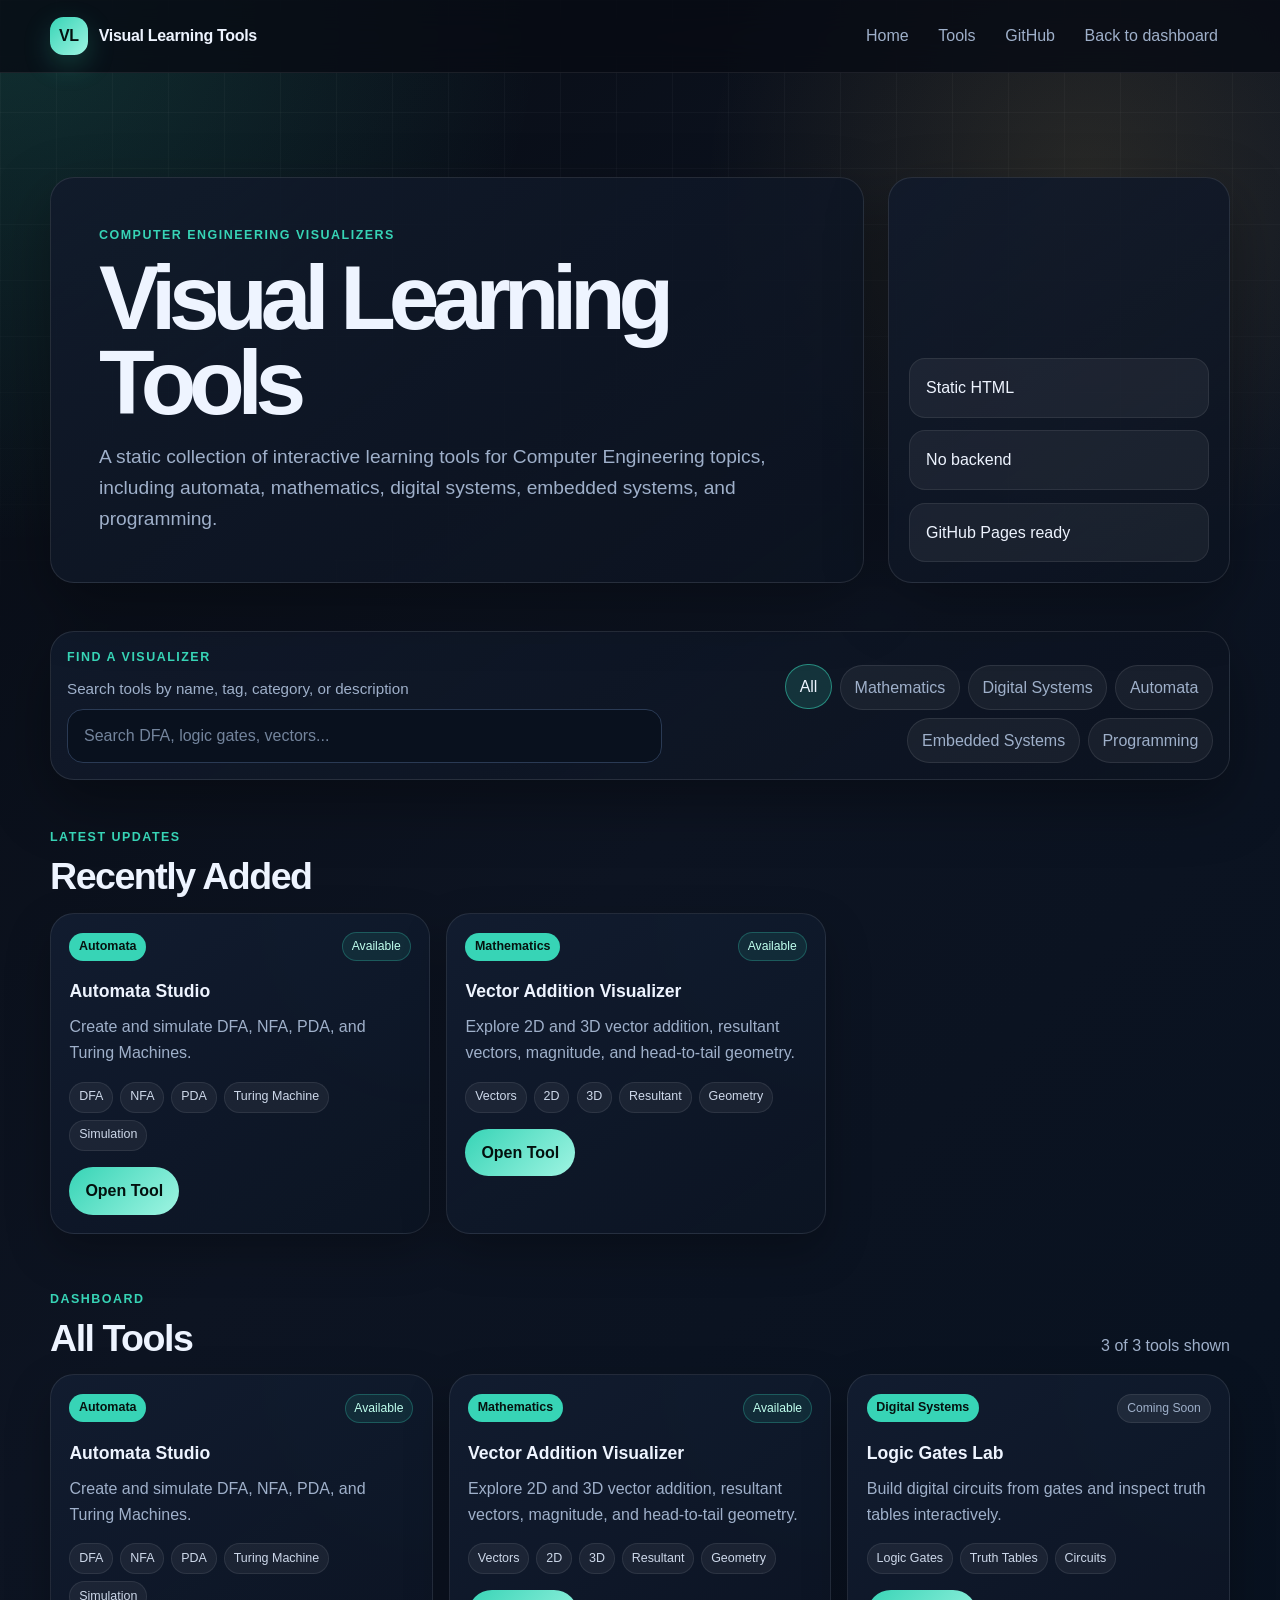
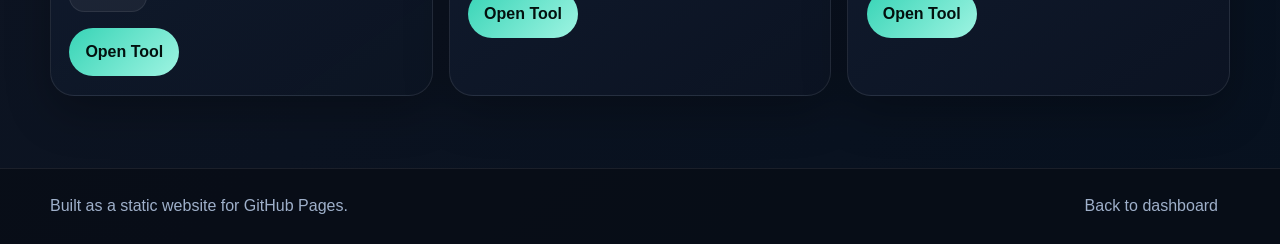
==== index.html @ 676b1525 "Create visual learning tools site" ====
<!DOCTYPE html>
<html lang="en">
<head>
  <meta charset="UTF-8">
  <meta name="viewport" content="width=device-width, initial-scale=1.0">
  <title>Visual Learning Tools</title>
  <meta name="description" content="Interactive learning tools for Computer Engineering topics.">
  <link rel="stylesheet" href="./css/style.css">
  <script src="./js/main.js" defer></script>
</head>
<body>
  <a class="skip-link" href="#tools">Skip to tools</a>
  <header class="site-header">
    <nav class="site-nav container" aria-label="Primary navigation">
      <a class="brand-link" href="./" aria-label="Visual Learning Tools home">
        <span class="brand-mark" aria-hidden="true">VL</span>
        <span>Visual Learning Tools</span>
      </a>
      <div class="nav-links">
        <a href="./">Home</a>
        <a href="#tools">Tools</a>
        <a href="https://github.com/" rel="noopener">GitHub</a>
        <a href="./">Back to dashboard</a>
      </div>
    </nav>
  </header>

  <main>
    <section class="hero container" aria-labelledby="page-title">
      <div class="hero-copy">
        <p class="eyebrow">Computer Engineering Visualizers</p>
        <h1 id="page-title">Visual Learning Tools</h1>
        <p class="hero-description">
          A static collection of interactive learning tools for Computer Engineering topics, including automata,
          mathematics, digital systems, embedded systems, and programming.
        </p>
      </div>
      <div class="hero-panel" aria-label="Project goals">
        <span class="metric">Static HTML</span>
        <span class="metric">No backend</span>
        <span class="metric">GitHub Pages ready</span>
      </div>
    </section>

    <section class="container controls-panel" aria-labelledby="filter-title">
      <div>
        <p class="eyebrow" id="filter-title">Find a visualizer</p>
        <label class="search-label" for="tool-search">Search tools by name, tag, category, or description</label>
        <input id="tool-search" class="search-input" type="search" placeholder="Search DFA, logic gates, vectors..." autocomplete="off">
      </div>
      <div class="filter-group" aria-label="Category filters" id="category-filters"></div>
    </section>

    <section class="container section-block" aria-labelledby="recent-title">
      <div class="section-heading">
        <div>
          <p class="eyebrow">Latest updates</p>
          <h2 id="recent-title">Recently Added</h2>
        </div>
      </div>
      <div class="card-grid compact-grid" id="recent-tools" aria-live="polite"></div>
    </section>

    <section class="container section-block" aria-labelledby="tools-title" id="tools">
      <div class="section-heading">
        <div>
          <p class="eyebrow">Dashboard</p>
          <h2 id="tools-title">All Tools</h2>
        </div>
        <p class="tool-count" id="tool-count"></p>
      </div>
      <div class="card-grid" id="tools-grid" aria-live="polite"></div>
      <p class="empty-state" id="empty-state" hidden>No tools match the current search and category.</p>
    </section>
  </main>

  <footer class="site-footer">
    <div class="container footer-content">
      <p>Built as a static website for GitHub Pages.</p>
      <a href="./">Back to dashboard</a>
    </div>
  </footer>
</body>
</html>
---- css/style.css ----
:root {
  color-scheme: dark;
  --bg: #080c14;
  --bg-soft: #0d1422;
  --surface: #111a2b;
  --surface-strong: #172236;
  --card: #121d30;
  --card-hover: #18263c;
  --text: #eef4ff;
  --muted: #9fb0ca;
  --line: #2a3a54;
  --accent: #37d4b6;
  --accent-strong: #12a58d;
  --accent-soft: rgba(55, 212, 182, 0.16);
  --gold: #f4c95d;
  --danger: #ff7979;
  --shadow: 0 22px 60px rgba(0, 0, 0, 0.34);
  --radius-lg: 24px;
  --radius-md: 16px;
  --radius-sm: 10px;
  --max-width: 1180px;
}

* {
  box-sizing: border-box;
}

html {
  scroll-behavior: smooth;
}

body {
  min-height: 100vh;
  margin: 0;
  background:
    radial-gradient(circle at top left, rgba(55, 212, 182, 0.18), transparent 34rem),
    radial-gradient(circle at 85% 10%, rgba(244, 201, 93, 0.12), transparent 24rem),
    linear-gradient(135deg, #080c14 0%, #0d1422 48%, #07111f 100%);
  color: var(--text);
  font-family: "Aptos", "Segoe UI", sans-serif;
  line-height: 1.6;
}

body::before {
  position: fixed;
  inset: 0;
  z-index: -1;
  pointer-events: none;
  content: "";
  background-image:
    linear-gradient(rgba(255, 255, 255, 0.035) 1px, transparent 1px),
    linear-gradient(90deg, rgba(255, 255, 255, 0.035) 1px, transparent 1px);
  background-size: 56px 56px;
  mask-image: linear-gradient(to bottom, black, transparent 78%);
}

a {
  color: inherit;
}

button,
input {
  font: inherit;
}

button,
a,
input {
  -webkit-tap-highlight-color: transparent;
}

:focus-visible {
  outline: 3px solid var(--gold);
  outline-offset: 3px;
}

.skip-link {
  position: absolute;
  top: 0.75rem;
  left: 0.75rem;
  z-index: 20;
  padding: 0.65rem 0.9rem;
  color: #06120f;
  background: var(--accent);
  border-radius: var(--radius-sm);
  transform: translateY(-150%);
}

.skip-link:focus {
  transform: translateY(0);
}

.container {
  width: min(calc(100% - 2rem), var(--max-width));
  margin-inline: auto;
}

.site-header {
  position: sticky;
  top: 0;
  z-index: 10;
  border-bottom: 1px solid rgba(255, 255, 255, 0.08);
  background: rgba(8, 12, 20, 0.82);
  backdrop-filter: blur(16px);
}

.site-nav {
  display: flex;
  align-items: center;
  justify-content: space-between;
  gap: 1rem;
  min-height: 72px;
  padding-block: 0.85rem;
}

.brand-link,
.nav-links,
.footer-content {
  display: flex;
  align-items: center;
}

.brand-link {
  gap: 0.7rem;
  color: var(--text);
  font-weight: 800;
  text-decoration: none;
  letter-spacing: -0.02em;
}

.brand-mark {
  display: grid;
  width: 2.35rem;
  height: 2.35rem;
  place-items: center;
  color: #04110f;
  background: linear-gradient(135deg, var(--accent), #9ff4e2);
  border-radius: 0.85rem;
  box-shadow: 0 10px 28px rgba(55, 212, 182, 0.22);
}

.nav-links {
  flex-wrap: wrap;
  justify-content: flex-end;
  gap: 0.35rem;
}

.nav-links a,
.footer-content a,
.back-link {
  padding: 0.55rem 0.75rem;
  color: var(--muted);
  border-radius: 999px;
  text-decoration: none;
  transition: color 160ms ease, background-color 160ms ease, transform 160ms ease;
}

.nav-links a:hover,
.footer-content a:hover,
.back-link:hover {
  color: var(--text);
  background: rgba(255, 255, 255, 0.08);
  transform: translateY(-1px);
}

.hero {
  display: grid;
  grid-template-columns: minmax(0, 1fr) minmax(260px, 0.42fr);
  gap: 1.5rem;
  align-items: stretch;
  padding-block: clamp(3rem, 9vw, 6.5rem) 2rem;
}

.hero-copy,
.hero-panel,
.controls-panel,
.placeholder-panel {
  border: 1px solid rgba(255, 255, 255, 0.1);
  background: linear-gradient(145deg, rgba(17, 26, 43, 0.92), rgba(12, 19, 32, 0.78));
  border-radius: var(--radius-lg);
  box-shadow: var(--shadow);
}

.hero-copy {
  padding: clamp(1.5rem, 4vw, 3rem);
}

.hero-panel {
  display: grid;
  align-content: end;
  gap: 0.8rem;
  padding: 1.25rem;
}

.metric {
  display: block;
  padding: 1rem;
  color: var(--text);
  background: rgba(255, 255, 255, 0.055);
  border: 1px solid rgba(255, 255, 255, 0.08);
  border-radius: var(--radius-md);
}

.eyebrow {
  margin: 0 0 0.55rem;
  color: var(--accent);
  font-size: 0.78rem;
  font-weight: 800;
  letter-spacing: 0.12em;
  text-transform: uppercase;
}

h1,
h2,
h3,
p {
  margin-top: 0;
}

h1 {
  max-width: 780px;
  margin-bottom: 1rem;
  font-size: clamp(2.45rem, 9vw, 5.7rem);
  line-height: 0.94;
  letter-spacing: -0.08em;
}

h2 {
  margin-bottom: 0;
  font-size: clamp(1.55rem, 4vw, 2.35rem);
  line-height: 1.05;
  letter-spacing: -0.04em;
}

h3 {
  margin-bottom: 0.55rem;
  font-size: 1.1rem;
}

.hero-description {
  max-width: 760px;
  margin-bottom: 0;
  color: var(--muted);
  font-size: clamp(1rem, 2vw, 1.2rem);
}

.controls-panel {
  display: grid;
  grid-template-columns: minmax(240px, 1fr) minmax(260px, 0.9fr);
  gap: 1rem;
  align-items: end;
  margin-block: 1rem 2rem;
  padding: 1rem;
}

.search-label {
  display: block;
  margin-bottom: 0.45rem;
  color: var(--muted);
  font-size: 0.95rem;
}

.search-input {
  width: 100%;
  min-height: 3.2rem;
  padding: 0.85rem 1rem;
  color: var(--text);
  background: #09111e;
  border: 1px solid var(--line);
  border-radius: var(--radius-md);
}

.search-input::placeholder {
  color: #73849c;
}

.filter-group {
  display: flex;
  flex-wrap: wrap;
  justify-content: flex-end;
  gap: 0.5rem;
}

.filter-button {
  min-height: 2.55rem;
  padding: 0.55rem 0.85rem;
  color: var(--muted);
  cursor: pointer;
  background: rgba(255, 255, 255, 0.05);
  border: 1px solid rgba(255, 255, 255, 0.09);
  border-radius: 999px;
  transition: border-color 160ms ease, color 160ms ease, background-color 160ms ease, transform 160ms ease;
}

.filter-button:hover,
.filter-button[aria-pressed="true"] {
  color: var(--text);
  background: var(--accent-soft);
  border-color: rgba(55, 212, 182, 0.55);
  transform: translateY(-1px);
}

.section-block {
  padding-block: 1rem 2.5rem;
}

.section-heading {
  display: flex;
  align-items: end;
  justify-content: space-between;
  gap: 1rem;
  margin-bottom: 1rem;
}

.tool-count {
  margin-bottom: 0;
  color: var(--muted);
}

.card-grid {
  display: grid;
  grid-template-columns: repeat(auto-fit, minmax(260px, 1fr));
  gap: 1rem;
}

.compact-grid {
  grid-template-columns: repeat(auto-fit, minmax(260px, 380px));
}

.tool-card {
  display: flex;
  min-height: 100%;
  flex-direction: column;
  gap: 1rem;
  padding: 1.15rem;
  overflow: hidden;
  background:
    linear-gradient(145deg, rgba(18, 29, 48, 0.96), rgba(12, 20, 35, 0.95)),
    radial-gradient(circle at top right, rgba(55, 212, 182, 0.16), transparent 16rem);
  border: 1px solid rgba(255, 255, 255, 0.09);
  border-radius: var(--radius-lg);
  box-shadow: 0 18px 44px rgba(0, 0, 0, 0.26);
  transition: border-color 180ms ease, background-color 180ms ease, transform 180ms ease;
}

.tool-card:hover {
  background-color: var(--card-hover);
  border-color: rgba(55, 212, 182, 0.38);
  transform: translateY(-4px);
}

.card-topline {
  display: flex;
  align-items: center;
  justify-content: space-between;
  gap: 0.75rem;
}

.category-pill,
.status-pill,
.tag {
  display: inline-flex;
  align-items: center;
  width: fit-content;
  border-radius: 999px;
}

.category-pill {
  padding: 0.25rem 0.6rem;
  color: #06120f;
  background: var(--accent);
  font-size: 0.78rem;
  font-weight: 800;
}

.status-pill {
  padding: 0.25rem 0.55rem;
  color: var(--muted);
  background: rgba(255, 255, 255, 0.07);
  font-size: 0.76rem;
  border: 1px solid rgba(255, 255, 255, 0.08);
}

.status-pill.available {
  color: #bfffee;
  background: rgba(55, 212, 182, 0.1);
  border-color: rgba(55, 212, 182, 0.28);
}

.card-description {
  flex: 1;
  margin-bottom: 0;
  color: var(--muted);
}

.tag-list {
  display: flex;
  flex-wrap: wrap;
  gap: 0.45rem;
  margin: 0;
  padding: 0;
  list-style: none;
}

.tag {
  padding: 0.28rem 0.55rem;
  color: #cdd8ea;
  background: rgba(255, 255, 255, 0.055);
  font-size: 0.78rem;
  border: 1px solid rgba(255, 255, 255, 0.08);
}

.tool-link,
.primary-link {
  display: inline-flex;
  align-items: center;
  justify-content: center;
  width: fit-content;
  min-height: 2.75rem;
  padding: 0.7rem 1rem;
  color: #03100e;
  font-weight: 800;
  text-decoration: none;
  background: linear-gradient(135deg, var(--accent), #9ff4e2);
  border-radius: 999px;
  transition: box-shadow 160ms ease, transform 160ms ease;
}

.tool-link:hover,
.primary-link:hover {
  box-shadow: 0 14px 28px rgba(55, 212, 182, 0.2);
  transform: translateY(-1px);
}

.empty-state {
  padding: 1rem;
  color: var(--muted);
  background: rgba(255, 255, 255, 0.045);
  border: 1px dashed var(--line);
  border-radius: var(--radius-md);
}

.placeholder-main {
  display: grid;
  min-height: calc(100vh - 146px);
  place-items: center;
  padding-block: 3rem;
}

.placeholder-panel {
  width: min(100%, 760px);
  padding: clamp(1.5rem, 5vw, 3rem);
}

.coming-soon {
  display: inline-flex;
  margin-bottom: 1rem;
  padding: 0.35rem 0.7rem;
  color: var(--gold);
  background: rgba(244, 201, 93, 0.11);
  border: 1px solid rgba(244, 201, 93, 0.32);
  border-radius: 999px;
  font-weight: 800;
}

.site-footer {
  margin-top: 2rem;
  border-top: 1px solid rgba(255, 255, 255, 0.08);
  background: rgba(8, 12, 20, 0.7);
}

.footer-content {
  justify-content: space-between;
  gap: 1rem;
  padding-block: 1rem;
  color: var(--muted);
}

.footer-content p {
  margin-bottom: 0;
}

@media (max-width: 780px) {
  .site-nav,
  .footer-content,
  .section-heading {
    align-items: flex-start;
    flex-direction: column;
  }

  .nav-links,
  .filter-group {
    justify-content: flex-start;
  }

  .hero,
  .controls-panel {
    grid-template-columns: 1fr;
  }

  .hero {
    padding-top: 2rem;
  }

  .controls-panel {
    align-items: stretch;
  }
}

@media (prefers-reduced-motion: reduce) {
  *,
  *::before,
  *::after {
    scroll-behavior: auto !important;
    transition-duration: 0.01ms !important;
    animation-duration: 0.01ms !important;
    animation-iteration-count: 1 !important;
  }
}
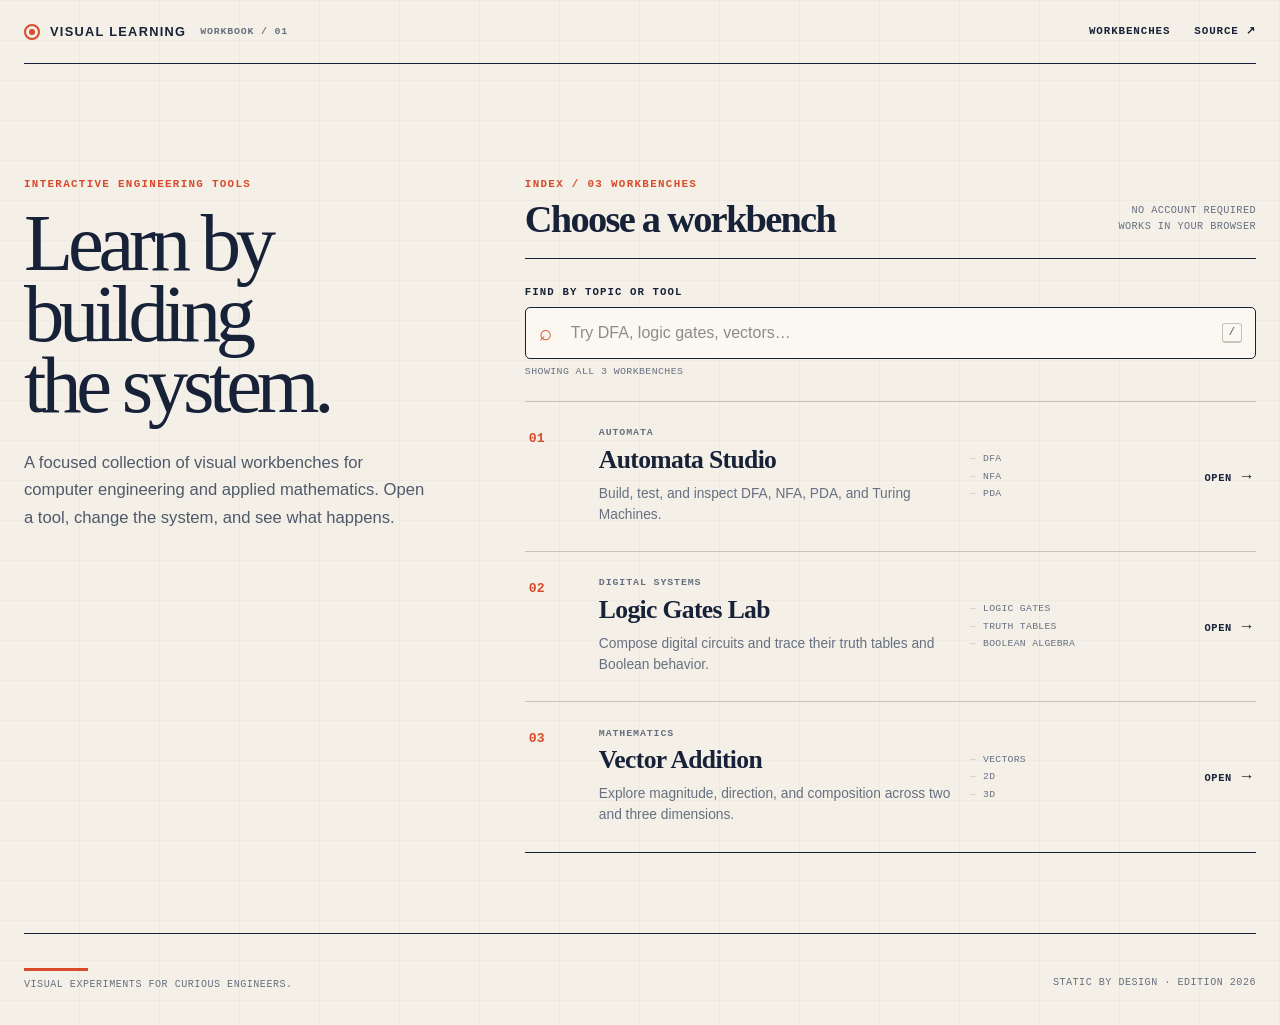
==== commit fd699f80: "Redesign dashboard and automata as engineering notebook" ====
--- a/index.html
+++ b/index.html
@@ -3,82 +3,68 @@
 <head>
   <meta charset="UTF-8">
   <meta name="viewport" content="width=device-width, initial-scale=1.0">
-  <title>Visual Learning Tools</title>
-  <meta name="description" content="Interactive learning tools for Computer Engineering topics.">
+  <title>Visual Learning Workbenches</title>
+  <meta name="description" content="Interactive workbenches for computer engineering and applied mathematics.">
   <link rel="stylesheet" href="./css/style.css">
   <script src="./js/main.js" defer></script>
 </head>
-<body>
-  <a class="skip-link" href="#tools">Skip to tools</a>
-  <header class="site-header">
-    <nav class="site-nav container" aria-label="Primary navigation">
-      <a class="brand-link" href="./" aria-label="Visual Learning Tools home">
-        <span class="brand-mark" aria-hidden="true">VL</span>
-        <span>Visual Learning Tools</span>
-      </a>
-      <div class="nav-links">
-        <a href="./">Home</a>
-        <a href="#tools">Tools</a>
-        <a href="https://github.com/" rel="noopener">GitHub</a>
-        <a href="./">Back to dashboard</a>
-      </div>
+<body class="dashboard-page">
+  <a class="skip-link" href="#tools">Skip to workbenches</a>
+
+  <header class="notebook-header container">
+    <a class="notebook-brand" href="./" aria-label="Visual Learning home">
+      <span class="notebook-brand-mark" aria-hidden="true"></span>
+      <span>Visual Learning</span>
+      <small>Workbook / 01</small>
+    </a>
+    <nav class="notebook-nav" aria-label="Primary navigation">
+      <a href="#tools">Workbenches</a>
+      <a href="https://github.com/" rel="noopener">Source ↗</a>
     </nav>
   </header>
 
-  <main>
-    <section class="hero container" aria-labelledby="page-title">
-      <div class="hero-copy">
-        <p class="eyebrow">Computer Engineering Visualizers</p>
-        <h1 id="page-title">Visual Learning Tools</h1>
-        <p class="hero-description">
-          A static collection of interactive learning tools for Computer Engineering topics, including automata,
-          mathematics, digital systems, embedded systems, and programming.
-        </p>
-      </div>
-      <div class="hero-panel" aria-label="Project goals">
-        <span class="metric">Static HTML</span>
-        <span class="metric">No backend</span>
-        <span class="metric">GitHub Pages ready</span>
-      </div>
+  <main class="dashboard-main container">
+    <section class="notebook-intro" aria-labelledby="page-title">
+      <p class="notebook-kicker">Interactive engineering tools</p>
+      <h1 id="page-title">Learn by building<br>the system.</h1>
+      <p class="notebook-lede">
+        A focused collection of visual workbenches for computer engineering and applied mathematics.
+        Open a tool, change the system, and see what happens.
+      </p>
     </section>
 
-    <section class="container controls-panel" aria-labelledby="filter-title">
-      <div>
-        <p class="eyebrow" id="filter-title">Find a visualizer</p>
-        <label class="search-label" for="tool-search">Search tools by name, tag, category, or description</label>
-        <input id="tool-search" class="search-input" type="search" placeholder="Search DFA, logic gates, vectors..." autocomplete="off">
+    <section class="notebook-directory" id="tools" aria-labelledby="directory-title">
+      <div class="directory-heading">
+        <div>
+          <p class="notebook-kicker">Index / 03 workbenches</p>
+          <h2 id="directory-title">Choose a workbench</h2>
+        </div>
+        <p class="directory-note">No account required<br>Works in your browser</p>
       </div>
-      <div class="filter-group" aria-label="Category filters" id="category-filters"></div>
-    </section>
 
-    <section class="container section-block" aria-labelledby="recent-title">
-      <div class="section-heading">
-        <div>
-          <p class="eyebrow">Latest updates</p>
-          <h2 id="recent-title">Recently Added</h2>
+      <div class="notebook-search">
+        <label for="tool-search">Find by topic or tool</label>
+        <div class="notebook-search-control">
+          <span aria-hidden="true">⌕</span>
+          <input id="tool-search" type="search" placeholder="Try DFA, logic gates, vectors…" autocomplete="off">
+          <kbd>/</kbd>
         </div>
+        <p id="search-status" class="search-status" aria-live="polite">Showing all 3 workbenches</p>
       </div>
-      <div class="card-grid compact-grid" id="recent-tools" aria-live="polite"></div>
-    </section>
 
-    <section class="container section-block" aria-labelledby="tools-title" id="tools">
-      <div class="section-heading">
-        <div>
-          <p class="eyebrow">Dashboard</p>
-          <h2 id="tools-title">All Tools</h2>
-        </div>
-        <p class="tool-count" id="tool-count"></p>
-      </div>
-      <div class="card-grid" id="tools-grid" aria-live="polite"></div>
-      <p class="empty-state" id="empty-state" hidden>No tools match the current search and category.</p>
+      <div class="tool-index" id="tools-grid" aria-live="polite"></div>
+      <p class="notebook-empty" id="empty-state" hidden>
+        No workbench matches that search. Try a broader topic.
+      </p>
     </section>
   </main>
 
-  <footer class="site-footer">
-    <div class="container footer-content">
-      <p>Built as a static website for GitHub Pages.</p>
-      <a href="./">Back to dashboard</a>
+  <footer class="notebook-footer container">
+    <div>
+      <span class="notebook-accent-rule" aria-hidden="true"></span>
+      <p>Visual experiments for curious engineers.</p>
     </div>
+    <p>Static by design · Edition 2026</p>
   </footer>
 </body>
 </html>
--- a/css/style.css
+++ b/css/style.css
@@ -517,3 +517,334 @@
     animation-iteration-count: 1 !important;
   }
 }
+
+/* Engineering Notebook — dashboard */
+.dashboard-page {
+  --paper: #f4f0e7;
+  --sheet: #fbf8f1;
+  --ink: #172238;
+  --ink-soft: #4f596a;
+  --notebook-muted: #667080;
+  --notebook-line: #c8c3b8;
+  --notebook-line-soft: #ded9cf;
+  --notebook-accent: #d84b2a;
+  --notebook-accent-soft: #f4ded6;
+  --notebook-serif: Iowan Old Style, "Palatino Linotype", Palatino, Georgia, serif;
+  --notebook-mono: "SFMono-Regular", "Cascadia Mono", "Liberation Mono", Menlo, monospace;
+  --notebook-sans: Inter, ui-sans-serif, -apple-system, BlinkMacSystemFont, "Segoe UI", sans-serif;
+  color-scheme: light;
+  min-height: 100vh;
+  color: var(--ink);
+  background-color: var(--paper);
+  background-image:
+    linear-gradient(90deg, transparent 0, transparent calc(100% - 1px), rgba(23, 34, 56, 0.035) calc(100% - 1px)),
+    linear-gradient(rgba(23, 34, 56, 0.025) 1px, transparent 1px);
+  background-size: 80px 100%, 100% 40px;
+  font-family: var(--notebook-sans);
+  line-height: 1.5;
+}
+
+.dashboard-page::before { display: none; }
+.dashboard-page .container { width: min(calc(100% - 48px), 1240px); }
+.dashboard-page :focus-visible { outline: 2px solid var(--notebook-accent); outline-offset: 4px; }
+.dashboard-page .skip-link { color: var(--sheet); background: var(--ink); border-radius: 3px; }
+
+.notebook-header {
+  display: flex;
+  min-height: 64px;
+  align-items: center;
+  justify-content: space-between;
+  gap: 24px;
+  border-bottom: 1px solid var(--ink);
+}
+
+.notebook-brand {
+  display: flex;
+  align-items: center;
+  gap: 10px;
+  color: var(--ink);
+  font-size: 0.8rem;
+  font-weight: 800;
+  letter-spacing: 0.1em;
+  text-decoration: none;
+  text-transform: uppercase;
+}
+
+.notebook-brand small {
+  margin-left: 4px;
+  color: var(--notebook-muted);
+  font: 600 0.62rem/1 var(--notebook-mono);
+  letter-spacing: 0.08em;
+}
+
+.notebook-brand-mark {
+  position: relative;
+  width: 16px;
+  height: 16px;
+  border: 2px solid var(--notebook-accent);
+  border-radius: 50%;
+}
+
+.notebook-brand-mark::after {
+  position: absolute;
+  inset: 3px;
+  content: "";
+  background: var(--notebook-accent);
+  border-radius: 50%;
+}
+
+.notebook-nav { display: flex; align-items: center; gap: 24px; }
+.notebook-nav a {
+  position: relative;
+  padding: 5px 0;
+  color: var(--ink);
+  font: 700 0.68rem/1 var(--notebook-mono);
+  letter-spacing: 0.08em;
+  text-decoration: none;
+  text-transform: uppercase;
+}
+.notebook-nav a::after {
+  position: absolute;
+  right: 0;
+  bottom: 0;
+  left: 0;
+  height: 2px;
+  content: "";
+  background: var(--notebook-accent);
+  transform: scaleX(0);
+  transform-origin: right;
+  transition: transform 160ms ease;
+}
+.notebook-nav a:hover::after,
+.notebook-nav a:focus-visible::after { transform: scaleX(1); transform-origin: left; }
+
+.dashboard-main {
+  display: grid;
+  grid-template-columns: minmax(280px, 0.72fr) minmax(480px, 1.28fr);
+  gap: clamp(48px, 7vw, 96px);
+  padding-block: clamp(64px, 9vw, 128px) 80px;
+}
+.notebook-intro { position: sticky; top: 96px; align-self: start; }
+.notebook-kicker {
+  margin: 0 0 18px;
+  color: var(--notebook-accent);
+  font: 800 0.68rem/1 var(--notebook-mono);
+  letter-spacing: 0.12em;
+  text-transform: uppercase;
+}
+.dashboard-page h1 {
+  max-width: 580px;
+  margin: 0;
+  color: var(--ink);
+  font: 500 clamp(3.25rem, 6.3vw, 6.5rem)/0.88 var(--notebook-serif);
+  letter-spacing: -0.065em;
+}
+.notebook-lede {
+  max-width: 500px;
+  margin: 28px 0 0;
+  color: var(--ink-soft);
+  font-size: clamp(1rem, 1.3vw, 1.2rem);
+  line-height: 1.65;
+}
+.notebook-directory { min-width: 0; }
+.directory-heading {
+  display: flex;
+  align-items: end;
+  justify-content: space-between;
+  gap: 24px;
+  padding-bottom: 20px;
+  border-bottom: 1px solid var(--ink);
+}
+.directory-heading .notebook-kicker { margin-bottom: 10px; }
+.dashboard-page h2 {
+  margin: 0;
+  color: var(--ink);
+  font: 600 clamp(2rem, 3vw, 3rem)/1 var(--notebook-serif);
+  letter-spacing: -0.045em;
+}
+.directory-note {
+  margin: 0 0 4px;
+  color: var(--notebook-muted);
+  font: 500 0.64rem/1.55 var(--notebook-mono);
+  letter-spacing: 0.04em;
+  text-align: right;
+  text-transform: uppercase;
+}
+
+.notebook-search { padding: 28px 0 24px; border-bottom: 1px solid var(--notebook-line); }
+.notebook-search > label {
+  display: block;
+  margin-bottom: 9px;
+  color: var(--ink);
+  font: 800 0.67rem/1 var(--notebook-mono);
+  letter-spacing: 0.1em;
+  text-transform: uppercase;
+}
+.notebook-search-control {
+  display: grid;
+  grid-template-columns: 24px 1fr auto;
+  min-height: 52px;
+  align-items: center;
+  gap: 8px;
+  padding: 0 13px;
+  background: var(--sheet);
+  border: 1px solid var(--ink);
+  border-radius: 5px;
+  transition: border-color 140ms ease, box-shadow 140ms ease;
+}
+.notebook-search-control:focus-within { border-color: var(--notebook-accent); box-shadow: inset 0 0 0 1px var(--notebook-accent); }
+.notebook-search-control > span { color: var(--notebook-accent); font: 500 1.4rem/1 var(--notebook-serif); }
+.notebook-search-control input { width: 100%; min-width: 0; padding: 0; color: var(--ink); background: transparent; border: 0; outline: 0; }
+.notebook-search-control input::placeholder { color: #8b8d8d; }
+.notebook-search-control kbd {
+  padding: 3px 6px;
+  color: var(--notebook-muted);
+  background: transparent;
+  border: 1px solid var(--notebook-line);
+  border-bottom-width: 2px;
+  border-radius: 3px;
+  font: 600 0.65rem/1 var(--notebook-mono);
+}
+.search-status {
+  min-height: 1em;
+  margin: 8px 0 0;
+  color: var(--notebook-muted);
+  font: 500 0.62rem/1 var(--notebook-mono);
+  letter-spacing: 0.04em;
+  text-transform: uppercase;
+}
+
+.tool-index { border-bottom: 1px solid var(--ink); }
+.tool-row {
+  --pointer-x: 50%;
+  --pointer-y: 50%;
+  position: relative;
+  display: grid;
+  min-height: 150px;
+  grid-template-columns: 52px minmax(220px, 1fr) minmax(110px, 0.55fr) 70px;
+  align-items: center;
+  gap: 18px;
+  padding: 24px 4px;
+  overflow: hidden;
+  color: var(--ink);
+  border-bottom: 1px solid var(--notebook-line);
+  text-decoration: none;
+  transition: padding 160ms ease, background-color 160ms ease;
+}
+.tool-row:last-child { border-bottom: 0; }
+.tool-row::before {
+  position: absolute;
+  top: var(--pointer-y);
+  left: var(--pointer-x);
+  width: 7px;
+  height: 7px;
+  content: "";
+  background: var(--notebook-accent);
+  border-radius: 50%;
+  opacity: 0;
+  transform: translate(-50%, -50%);
+  transition: opacity 120ms ease;
+}
+.tool-row::after {
+  position: absolute;
+  top: 0;
+  bottom: 0;
+  left: 0;
+  width: 3px;
+  content: "";
+  background: var(--notebook-accent);
+  transform: scaleY(0);
+  transition: transform 160ms ease;
+}
+.tool-row:hover,
+.tool-row:focus-visible { padding-right: 14px; padding-left: 14px; background: var(--sheet); outline: 0; }
+.tool-row:hover::before { opacity: 0.8; }
+.tool-row:hover::after,
+.tool-row:focus-visible::after { transform: scaleY(1); }
+.tool-number {
+  align-self: start;
+  padding-top: 6px;
+  color: var(--notebook-accent);
+  font: 800 0.82rem/1 var(--notebook-mono);
+}
+.tool-main { display: block; }
+.tool-category {
+  display: block;
+  margin-bottom: 8px;
+  color: var(--notebook-muted);
+  font: 700 0.62rem/1 var(--notebook-mono);
+  letter-spacing: 0.09em;
+  text-transform: uppercase;
+}
+.tool-main strong {
+  display: block;
+  margin-bottom: 9px;
+  font: 600 clamp(1.35rem, 2vw, 1.75rem)/1.08 var(--notebook-serif);
+  letter-spacing: -0.025em;
+}
+.tool-description { display: block; max-width: 480px; color: var(--notebook-muted); font-size: 0.86rem; line-height: 1.55; }
+.tool-topics {
+  display: grid;
+  align-content: center;
+  gap: 6px;
+  color: var(--notebook-muted);
+  font: 500 0.61rem/1.2 var(--notebook-mono);
+  letter-spacing: 0.03em;
+  text-transform: uppercase;
+}
+.tool-topics span::before { margin-right: 7px; color: var(--notebook-line); content: "—"; }
+.tool-open {
+  justify-self: end;
+  font: 800 0.65rem/1 var(--notebook-mono);
+  letter-spacing: 0.06em;
+  text-transform: uppercase;
+}
+.tool-open span { display: inline-block; margin-left: 3px; font-size: 1rem; transition: transform 160ms ease; }
+.tool-row:hover .tool-open span,
+.tool-row:focus-visible .tool-open span { transform: translateX(5px); }
+.notebook-empty {
+  margin: 0;
+  padding: 48px 16px;
+  color: var(--notebook-muted);
+  border-bottom: 1px solid var(--ink);
+  font: 500 1.3rem/1.4 var(--notebook-serif);
+  text-align: center;
+}
+
+.notebook-footer {
+  display: flex;
+  min-height: 92px;
+  align-items: center;
+  justify-content: space-between;
+  gap: 32px;
+  color: var(--notebook-muted);
+  border-top: 1px solid var(--ink);
+  font: 500 0.63rem/1.4 var(--notebook-mono);
+  letter-spacing: 0.05em;
+  text-transform: uppercase;
+}
+.notebook-footer p { margin: 7px 0 0; }
+.notebook-accent-rule { display: block; width: 64px; height: 3px; background: var(--notebook-accent); }
+
+@media (max-width: 960px) {
+  .dashboard-main { grid-template-columns: 1fr; gap: 64px; }
+  .notebook-intro { position: static; }
+  .dashboard-page h1 { max-width: 760px; }
+  .notebook-lede { max-width: 680px; }
+}
+
+@media (max-width: 680px) {
+  .dashboard-page .container { width: min(calc(100% - 28px), 1240px); }
+  .notebook-header { min-height: 58px; }
+  .notebook-brand small,
+  .notebook-nav a:first-child,
+  .directory-note,
+  .tool-topics { display: none; }
+  .notebook-nav { gap: 12px; }
+  .dashboard-main { gap: 52px; padding-block: 56px 64px; }
+  .dashboard-page h1 { font-size: clamp(3.15rem, 17vw, 5rem); }
+  .tool-row { min-height: 136px; grid-template-columns: 34px minmax(0, 1fr) 34px; gap: 10px; padding-inline: 0; }
+  .tool-open { font-size: 0; }
+  .tool-open span { font-size: 1.15rem; }
+  .notebook-footer { align-items: flex-start; flex-direction: column; gap: 18px; padding-block: 24px; }
+}
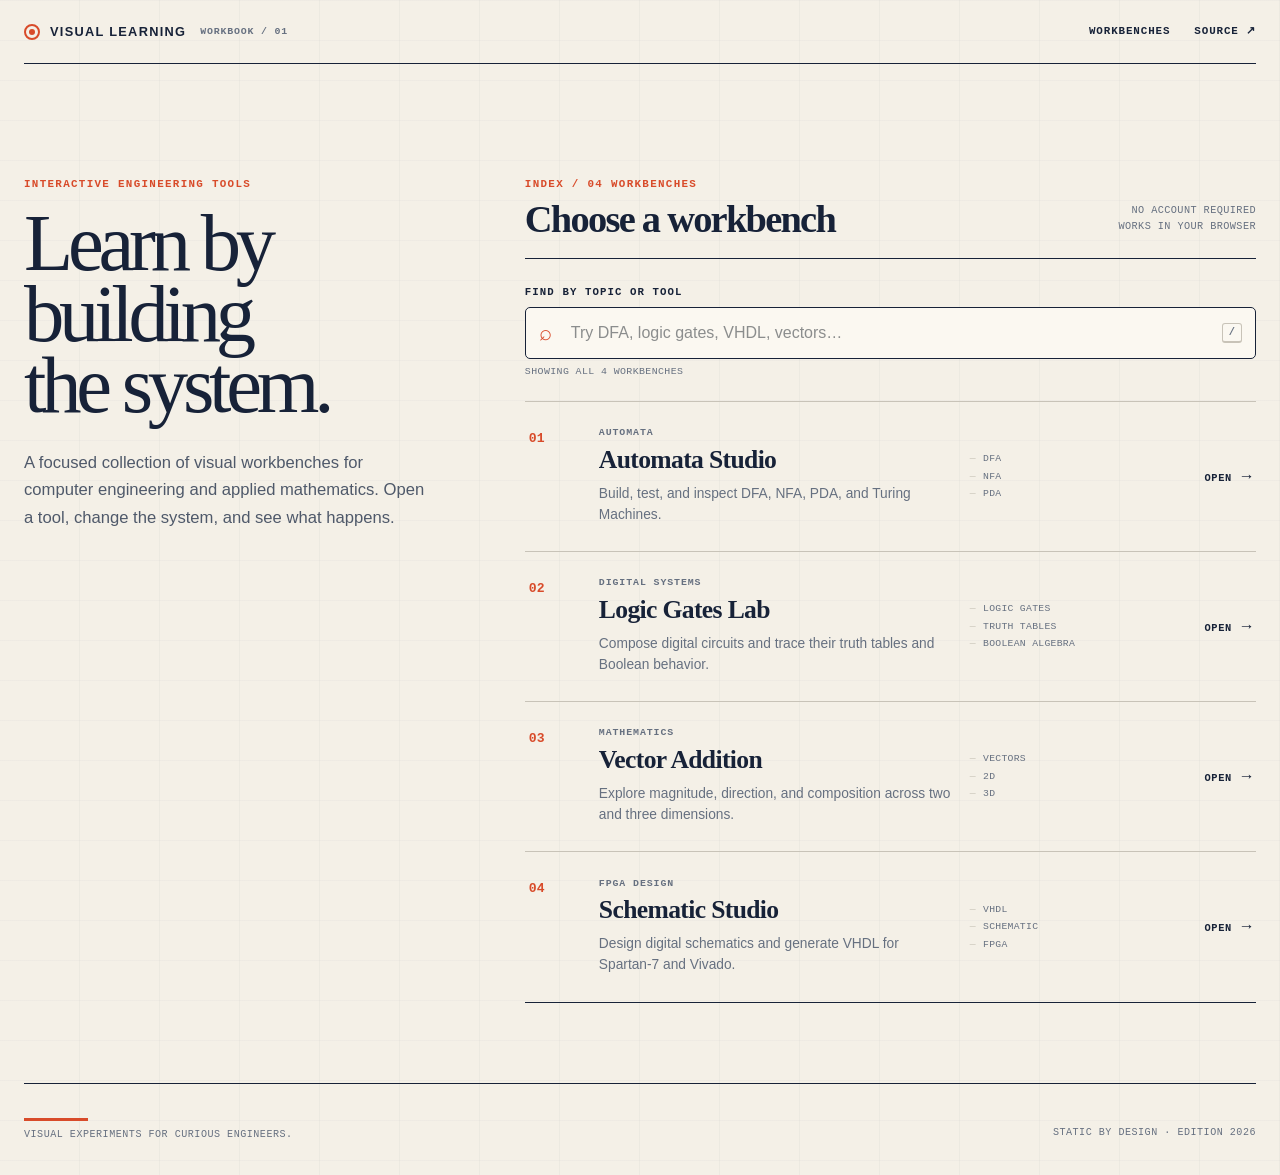
==== commit 2e9170f1: "Add Schematic Studio workbench" ====
--- a/index.html
+++ b/index.html
@@ -36,7 +36,7 @@
     <section class="notebook-directory" id="tools" aria-labelledby="directory-title">
       <div class="directory-heading">
         <div>
-          <p class="notebook-kicker">Index / 03 workbenches</p>
+          <p class="notebook-kicker">Index / 04 workbenches</p>
           <h2 id="directory-title">Choose a workbench</h2>
         </div>
         <p class="directory-note">No account required<br>Works in your browser</p>
@@ -46,10 +46,10 @@
         <label for="tool-search">Find by topic or tool</label>
         <div class="notebook-search-control">
           <span aria-hidden="true">⌕</span>
-          <input id="tool-search" type="search" placeholder="Try DFA, logic gates, vectors…" autocomplete="off">
+          <input id="tool-search" type="search" placeholder="Try DFA, logic gates, VHDL, vectors…" autocomplete="off">
           <kbd>/</kbd>
         </div>
-        <p id="search-status" class="search-status" aria-live="polite">Showing all 3 workbenches</p>
+        <p id="search-status" class="search-status" aria-live="polite">Showing all 4 workbenches</p>
       </div>
 
       <div class="tool-index" id="tools-grid" aria-live="polite"></div>
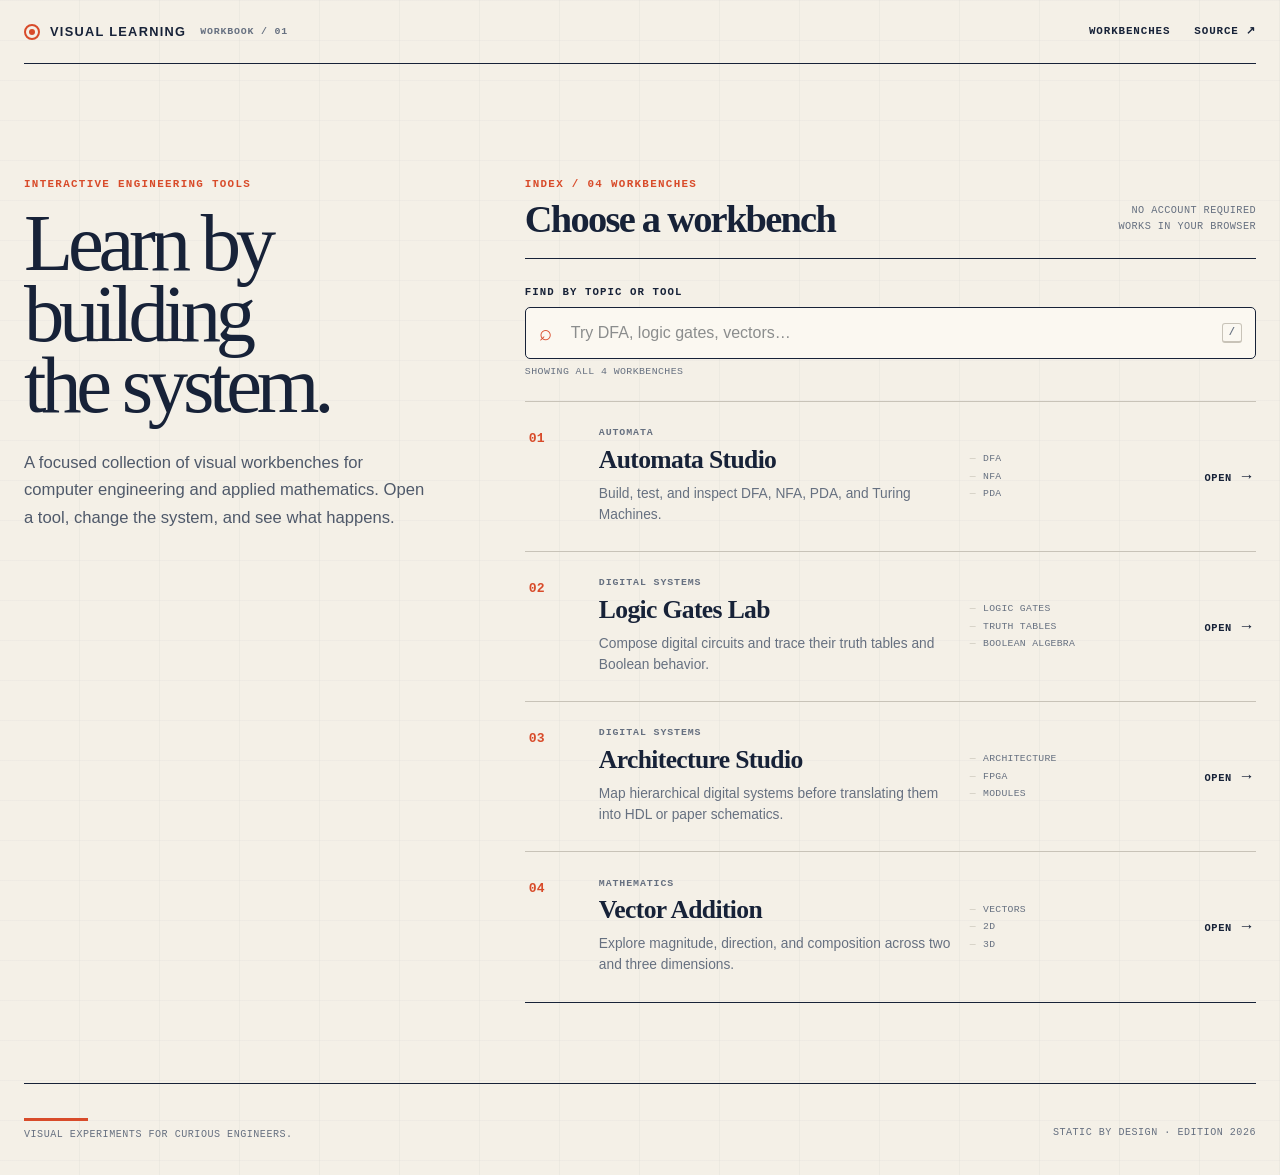
==== commit 3205eed3: "Add hierarchical digital architecture studio" ====
--- a/index.html
+++ b/index.html
@@ -46,7 +46,7 @@
         <label for="tool-search">Find by topic or tool</label>
         <div class="notebook-search-control">
           <span aria-hidden="true">⌕</span>
-          <input id="tool-search" type="search" placeholder="Try DFA, logic gates, VHDL, vectors…" autocomplete="off">
+          <input id="tool-search" type="search" placeholder="Try DFA, logic gates, vectors…" autocomplete="off">
           <kbd>/</kbd>
         </div>
         <p id="search-status" class="search-status" aria-live="polite">Showing all 4 workbenches</p>
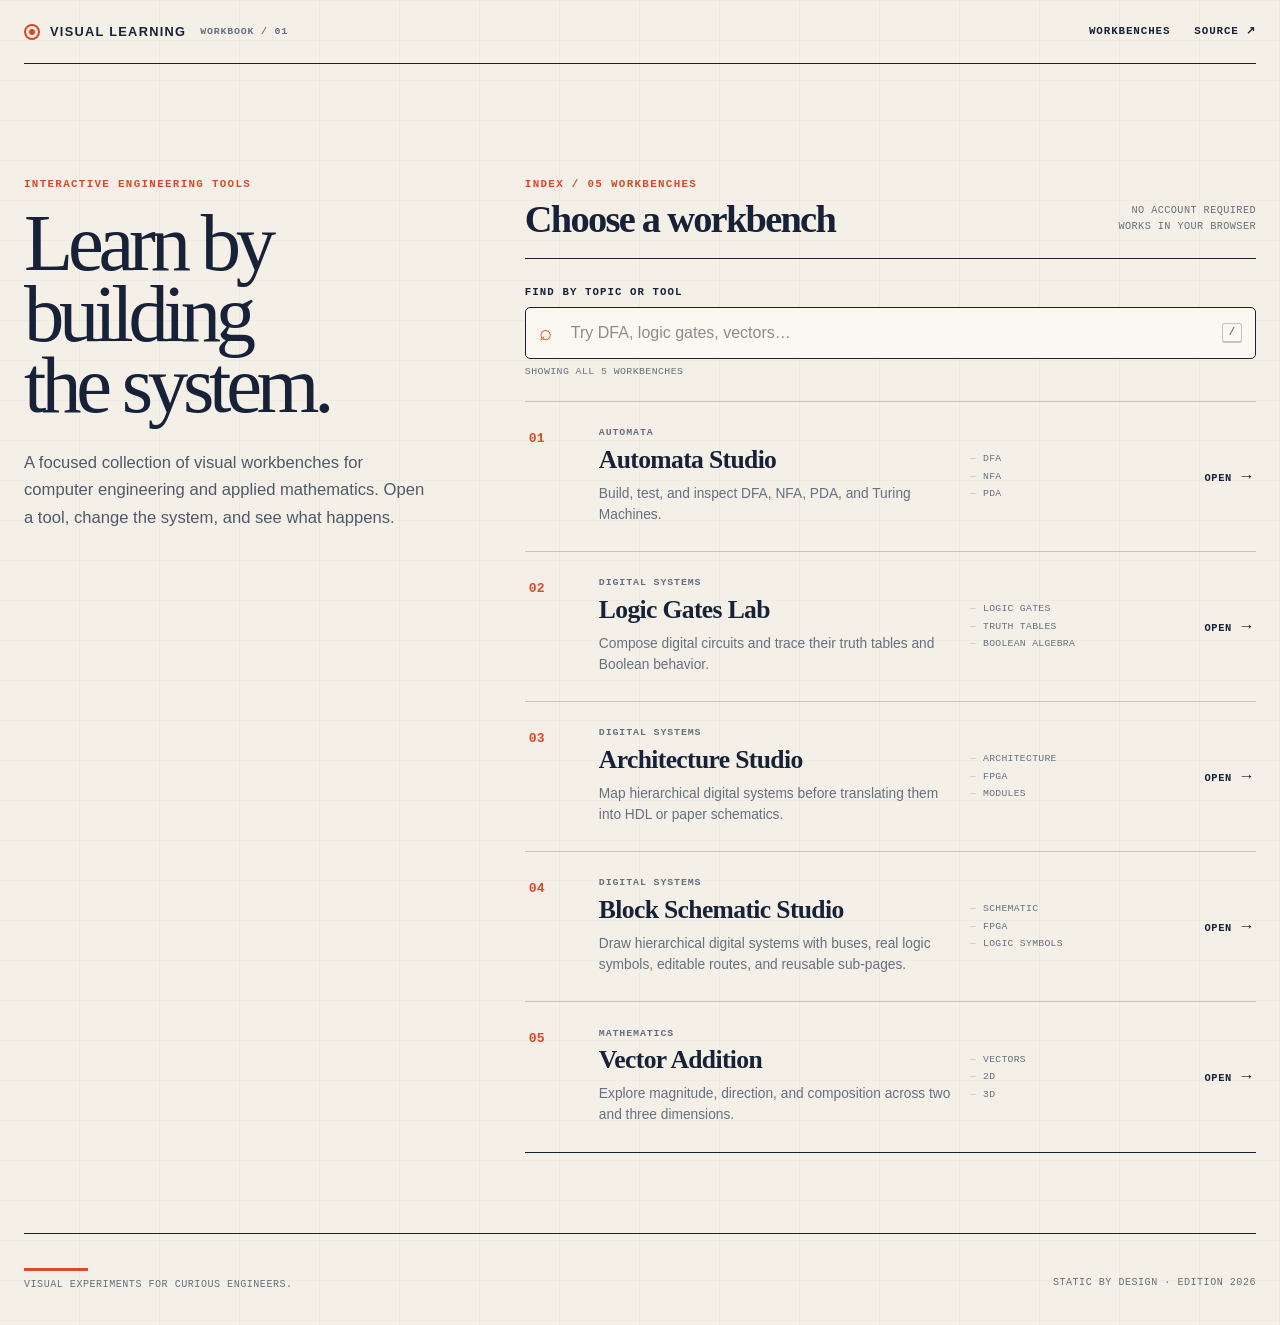
==== commit 7e4c9963: "Simplify architecture catalog and wire routing" ====
--- a/index.html
+++ b/index.html
@@ -36,7 +36,7 @@
     <section class="notebook-directory" id="tools" aria-labelledby="directory-title">
       <div class="directory-heading">
         <div>
-          <p class="notebook-kicker">Index / 04 workbenches</p>
+          <p class="notebook-kicker">Index / 05 workbenches</p>
           <h2 id="directory-title">Choose a workbench</h2>
         </div>
         <p class="directory-note">No account required<br>Works in your browser</p>
@@ -49,7 +49,7 @@
           <input id="tool-search" type="search" placeholder="Try DFA, logic gates, vectors…" autocomplete="off">
           <kbd>/</kbd>
         </div>
-        <p id="search-status" class="search-status" aria-live="polite">Showing all 4 workbenches</p>
+        <p id="search-status" class="search-status" aria-live="polite">Showing all 5 workbenches</p>
       </div>
 
       <div class="tool-index" id="tools-grid" aria-live="polite"></div>
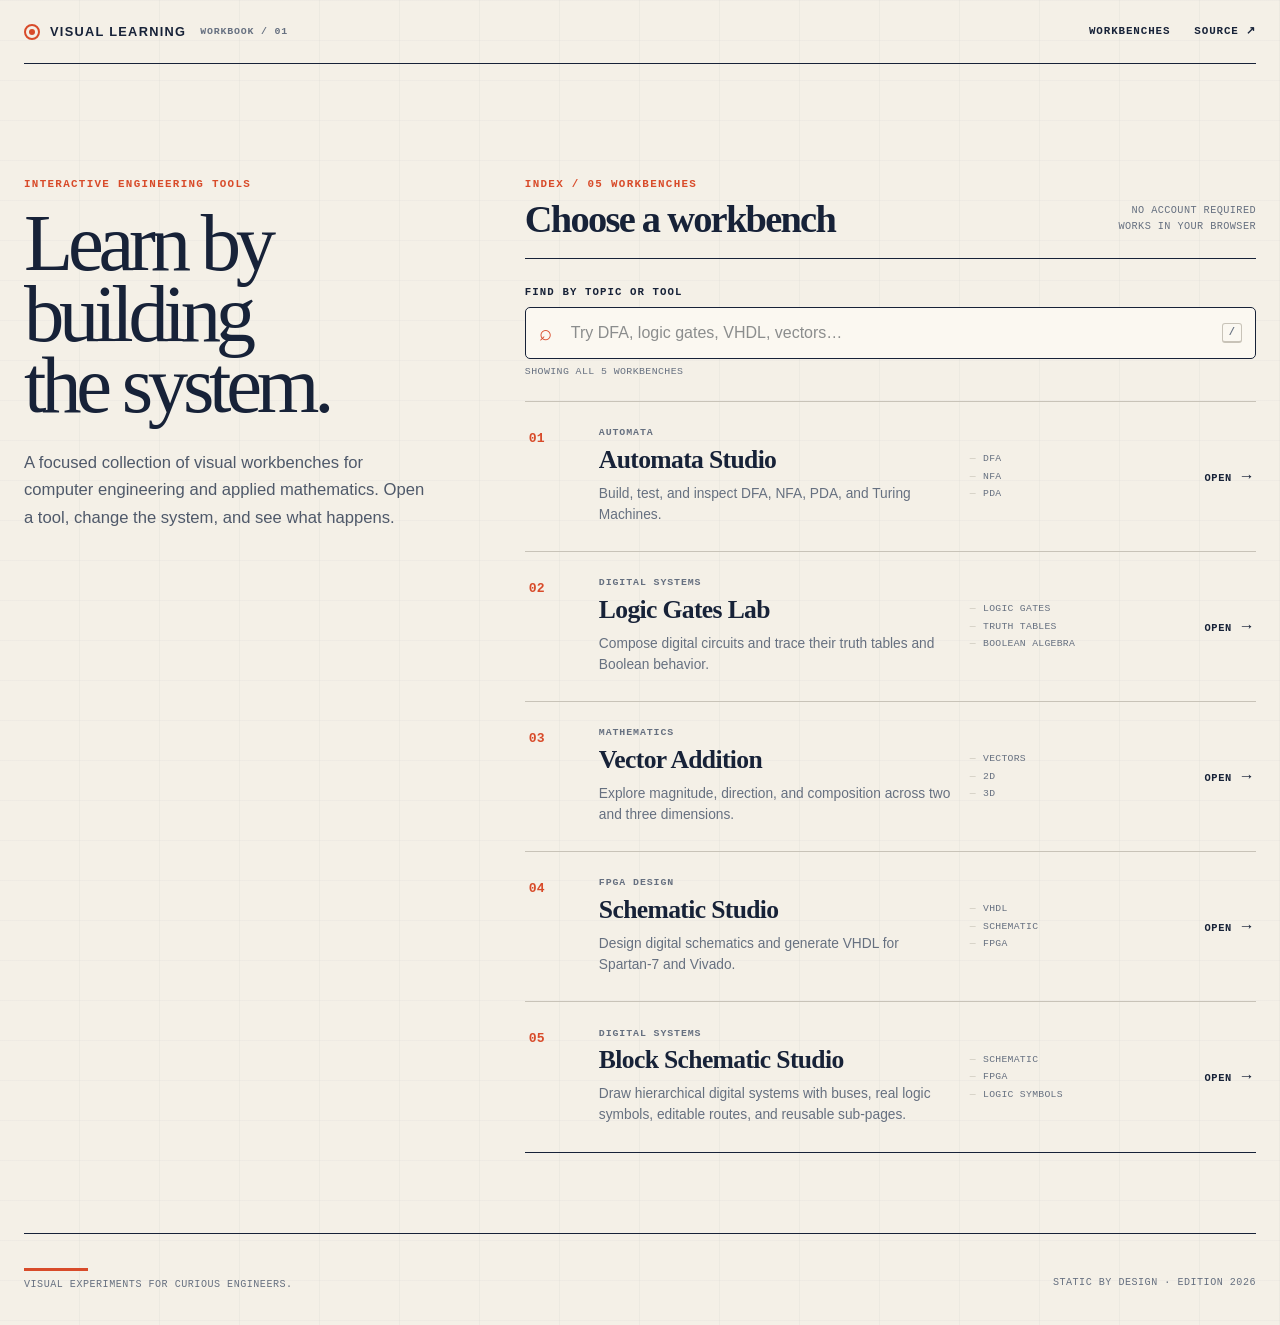
==== commit 37af555f: "Add Block Schematic Studio alongside existing editor" ====
--- a/index.html
+++ b/index.html
@@ -46,7 +46,7 @@
         <label for="tool-search">Find by topic or tool</label>
         <div class="notebook-search-control">
           <span aria-hidden="true">⌕</span>
-          <input id="tool-search" type="search" placeholder="Try DFA, logic gates, vectors…" autocomplete="off">
+          <input id="tool-search" type="search" placeholder="Try DFA, logic gates, VHDL, vectors…" autocomplete="off">
           <kbd>/</kbd>
         </div>
         <p id="search-status" class="search-status" aria-live="polite">Showing all 5 workbenches</p>
